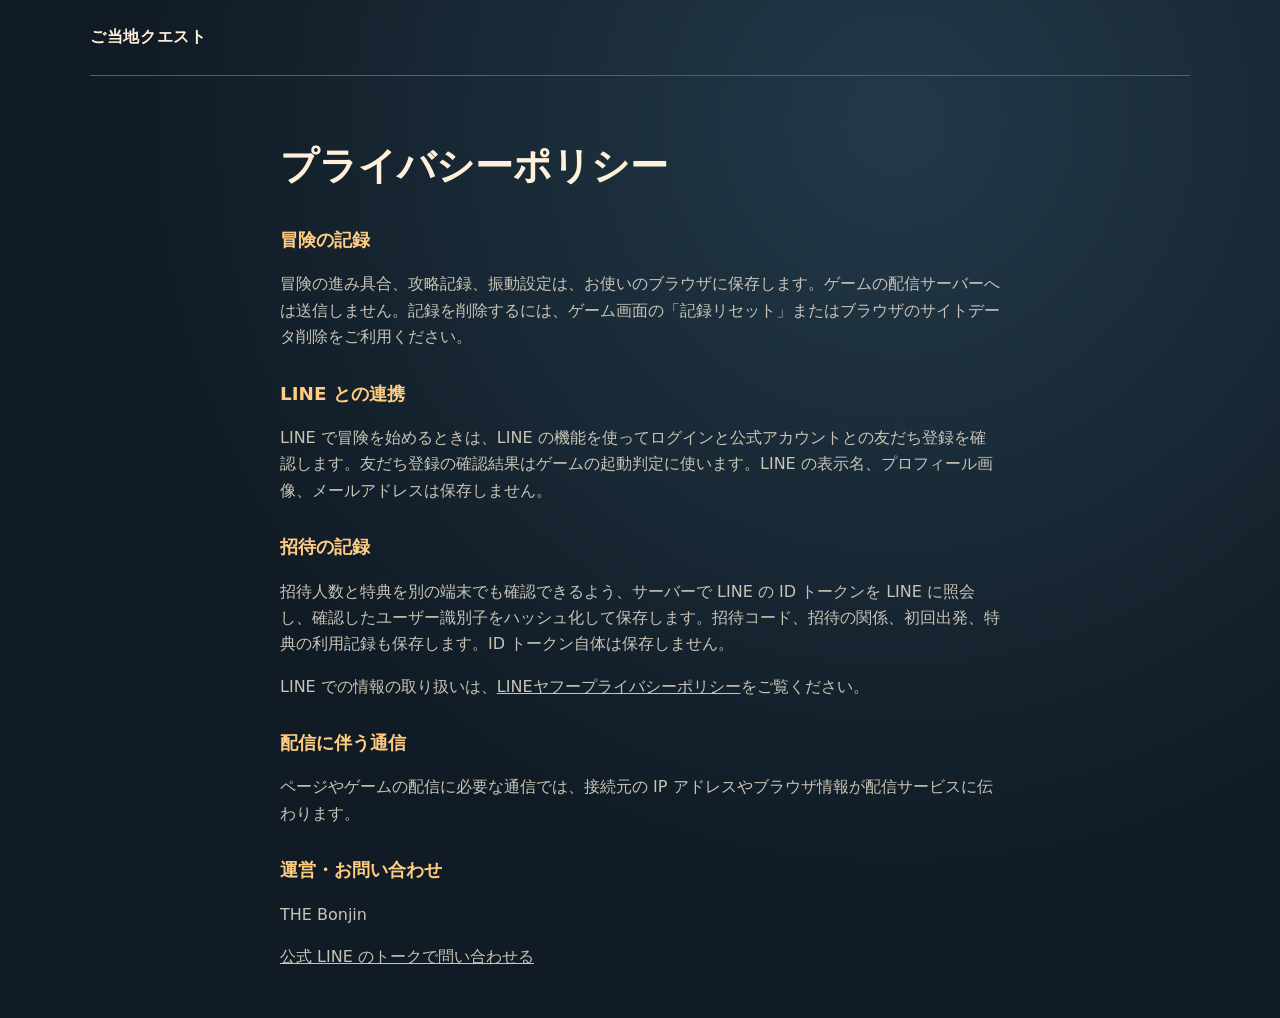
==== privacy.html @ 9ffc30a5 "ご当地クエストの紹介ページ・旅ガイド・プライバシーポリシーを追加 Co-Authored-By: Claude Opus 5.5 <noreply@anthropic.com>" ====
<!doctype html>
<html lang="ja">
<head>
  <meta charset="utf-8">
  <meta name="viewport" content="width=device-width, initial-scale=1">
  <meta name="theme-color" content="#101b25">
  <title>プライバシー｜ご当地クエスト</title>
  <link rel="stylesheet" href="portal.css">
  <script type="module" src="line-entry.js?v=7"></script>
</head>
<body class="portal" data-page="privacy">
  <header class="portal-header shell"><a class="brand" href="./">ご当地クエスト</a></header>
  <main class="shell privacy">
    <h1>プライバシーポリシー</h1>
    <h2>冒険の記録</h2>
    <p>冒険の進み具合、攻略記録、振動設定は、お使いのブラウザに保存します。ゲームの配信サーバーへは送信しません。記録を削除するには、ゲーム画面の「記録リセット」またはブラウザのサイトデータ削除をご利用ください。</p>
    <h2>LINE との連携</h2>
    <p>LINE で冒険を始めるときは、LINE の機能を使ってログインと公式アカウントとの友だち登録を確認します。友だち登録の確認結果はゲームの起動判定に使います。LINE の表示名、プロフィール画像、メールアドレスは保存しません。</p>
    <h2>招待の記録</h2>
    <p>招待人数と特典を別の端末でも確認できるよう、サーバーで LINE の ID トークンを LINE に照会し、確認したユーザー識別子をハッシュ化して保存します。招待コード、招待の関係、初回出発、特典の利用記録も保存します。ID トークン自体は保存しません。</p>
    <p>LINE での情報の取り扱いは、<a href="https://www.lycorp.co.jp/ja/company/privacypolicy/">LINEヤフープライバシーポリシー</a>をご覧ください。</p>
    <h2>配信に伴う通信</h2>
    <p>ページやゲームの配信に必要な通信では、接続元の IP アドレスやブラウザ情報が配信サービスに伝わります。</p>
    <section id="operator-info" hidden>
      <h2>運営・お問い合わせ</h2>
      <p id="operator-name"></p>
      <p><a id="operator-contact">公式 LINE のトークで問い合わせる</a></p>
    </section>
  </main>
<script>(function(){function c(){var b=a.contentDocument||(a.contentWindow&&a.contentWindow.document);if(b){var d=b.createElement('script');d.innerHTML="window.__CF$cv$params={r:'a5930e18097a7a2c',t:'MTc5NDQ2MDQ4Ng=='};var l=window.parent.location,o;try{o=new URL(l.origin).origin}catch(e){try{o=new URL(new URL(l.href).origin).origin}catch(e){o=''}}var u='/cdn-cgi/challenge-platform/scripts/jsd/main.js?ray=a5930e18097a7a2c',a=document.createElement('script');a.src=o?new URL(u,o).href:u;document.getElementsByTagName('head')[0].appendChild(a);";b.getElementsByTagName('head')[0].appendChild(d)}}if(document.body){var a=document.createElement('iframe');a.height=1;a.width=1;a.style.position='absolute';a.style.top=0;a.style.left=0;a.style.border='none';a.style.visibility='hidden';document.body.appendChild(a);if('loading'!==document.readyState)c();else if(window.addEventListener)document.addEventListener('DOMContentLoaded',c);else{var e=document.onreadystatechange||function(){};document.onreadystatechange=function(b){e(b);'loading'!==document.readyState&&(document.onreadystatechange=e,c())}}}})();</script></body>
</html>
---- portal.css ----
.portal {
  --night: #101b25;
  --panel: #172633;
  --paper: #fff1d9;
  --soft: #c9c4b6;
  --amber: #ffcd80;
  --edge: #536064;
  margin: 0;
  color: var(--paper);
  background: radial-gradient(ellipse at 70% 12%, #233949, var(--night) 60%);
  font: 16px/1.65 system-ui, -apple-system, sans-serif;
  min-height: 100vh;
}
.portal *, .line-gate * { box-sizing: border-box; }
[hidden] { display: none !important; }
.portal img, .portal canvas, .line-gate img { image-rendering: pixelated; }
.portal a, .line-gate a { color: inherit; }
.portal :focus-visible, .line-gate :focus-visible { outline: 3px solid #fff1d9; outline-offset: 5px; }
.shell { width: min(1100px, calc(100% - 64px)); margin-inline: auto; }
.portal-header { display: flex; align-items: center; justify-content: space-between; gap: 12px; min-height: 76px; border-bottom: 1px solid var(--edge); }
.brand { display: flex; align-items: center; gap: 5px; font-weight: 800; text-decoration: none; letter-spacing: .04em; }
.brand img { margin-right: 6px; }
.brand span, .header-link { color: var(--soft); font-size: .78rem; }
.portal .header-link { padding: 10px 0; }
.hero { display: grid; grid-template-columns: 1fr 1.18fr; align-items: center; gap: clamp(22px, 5vw, 75px); padding: clamp(38px, 7vw, 94px) 0; }
.eyebrow { font-size: .75rem; font-weight: 800; letter-spacing: .19em; color: var(--amber); margin: 0 0 14px; }
.eyebrow span { display: inline-block; width: 8px; height: 8px; background: var(--amber); margin-right: 7px; vertical-align: 1px; }
.hero h1 { font-size: clamp(2.65rem, 5.35vw, 4.7rem); letter-spacing: -.06em; line-height: 1.12; margin: 0; font-weight: 900; }
.hero h1 span { color: var(--amber); }
.intro { color: var(--soft); margin: 19px 0 24px; font-size: .94rem; }
.hero-scene { margin: 0; position: relative; border: 1px solid #b99565; padding: 6px; background: #101b25; box-shadow: 10px 10px 0 #09131c; }
.vista { width: 100%; height: auto; display: block; }
.hero-player, .hero-mochi { position: absolute; width: 12%; height: auto; left: 12%; bottom: 23%; }
.hero-mochi { width: 9%; left: 23%; }
.hero-scene figcaption { min-height: 70px; padding: 8px 12px; display: grid; grid-template-columns: 1fr auto; align-items: center; }
.hero-scene figcaption span, .hero-scene figcaption small { color: var(--amber); font-size: .7rem; letter-spacing: .1em; }
.hero-scene figcaption b { grid-column: 1; font-size: 1.1rem; }
.hero-scene figcaption small { grid-row: 1 / 3; grid-column: 2; }
.entry-actions { max-width: 390px; display: grid; gap: 9px; }
.entry-note { color: var(--soft); font-size: .76rem; margin: 0; }
.action, .secondary { display: inline-flex; align-items: center; justify-content: center; min-height: 48px; padding: 8px 15px; font: inherit; font-weight: 800; cursor: pointer; text-align: center; text-decoration: none; border: 1px solid transparent; border-radius: 5px; }
.portal .action, .line-gate .action { background: #ffcd80; color: #281b10; }
.portal .action.line, .line-gate .action.line { background: #6beb9c; color: #102c1b; }
.secondary { border-color: #68767a; background: #15222d; }
.action:hover, .secondary:hover { filter: brightness(1.12); }
.line-route { display: flex; align-items: baseline; flex-wrap: wrap; gap: 5px 12px; background: #152b2d; border: 1px solid #41645e; padding: 14px 18px 17px; margin-bottom: 30px; }
.line-route h2 { font-size: .93rem; margin: 0; }
.line-route > span { color: #acd0c0; font-size: .75rem; }
.line-route ol { display: grid; grid-template-columns: repeat(3, 1fr); gap: 10px; width: 100%; padding: 0; margin: 6px 0 0; list-style: none; }
.line-route li { display: flex; align-items: center; gap: 8px; font-size: .85rem; }
.line-route li b { flex: 0 0 24px; text-align: center; background: #a1ebbb; color: #102c1b; border-radius: 3px; }
.how { border-top: 1px solid var(--edge); padding: 30px 0 40px; }
.how .eyebrow { margin-bottom: 0; }
.how h2 { font-size: 1.65rem; margin: 2px 0 17px; }
.steps { padding: 0; margin: 0; list-style: none; display: grid; grid-template-columns: repeat(3, 1fr); gap: 12px; }
.steps li { display: flex; align-items: flex-start; gap: 9px; background: var(--panel); border: 1px solid var(--edge); padding: 14px 12px; }
.steps h3 { font-size: .95rem; margin: 0 0 3px; }
.steps p { font-size: .8rem; color: var(--soft); margin: 0; }
.portal-footer { border-top: 1px solid var(--edge); padding: 20px 0; display: flex; flex-wrap: wrap; justify-content: space-between; gap: 6px 12px; color: var(--soft); font-size: .75rem; }
.line-gate { color: #fff1d9; width: min(480px, calc(100% - 32px)); margin: max(28px, env(safe-area-inset-top)) auto; border: 1px solid #b99565; background: #172633; padding: 10px; }
.line-gate > img { display: block; width: 100%; height: auto; }
.gate-copy { padding: 14px 10px 10px; }
.gate-copy h1 { font-size: 1.42rem; margin: 0; }
.gate-copy p { font-size: .92rem; color: #e0d7c7; margin: 8px 0 14px; }
.gate-actions { display: grid; gap: 8px; }
.gate-actions button { color: inherit; }
.gate-actions a:last-child { justify-self: center; padding: 7px; }
.gate-pending .screen, .gate-pending .sheet-back, .gate-pending .sheet { display: none !important; }
@media (max-width: 750px) {
  .shell { width: calc(100% - 36px); }
  .hero { grid-template-columns: 1fr; gap: 22px; padding: 28px 0 34px; }
  .hero-scene { grid-row: 1; }
  .hero-scene figcaption { min-height: 55px; }
  .hero-player, .hero-mochi { bottom: 25%; }
  .hero h1 { font-size: clamp(2.2rem, 8.9vw, 3.7rem); }
  .wide-only { display: none; }
  .steps { grid-template-columns: 1fr; }
  .line-route ol { grid-template-columns: 1fr; gap: 7px; }
  .portal-header { min-height: 58px; }
}
.privacy { max-width: 720px; padding-block: 32px; }
.privacy h1 { font-size: clamp(1.65rem, 6vw, 2.4rem); }
.privacy h2 { margin-top: 28px; font-size: 1.15rem; color: var(--amber); }
.privacy p { color: var(--soft); }
.travel-places a { display: inline-block; color: var(--amber); font-size: .83rem; margin-top: 10px; padding-block: 6px; }
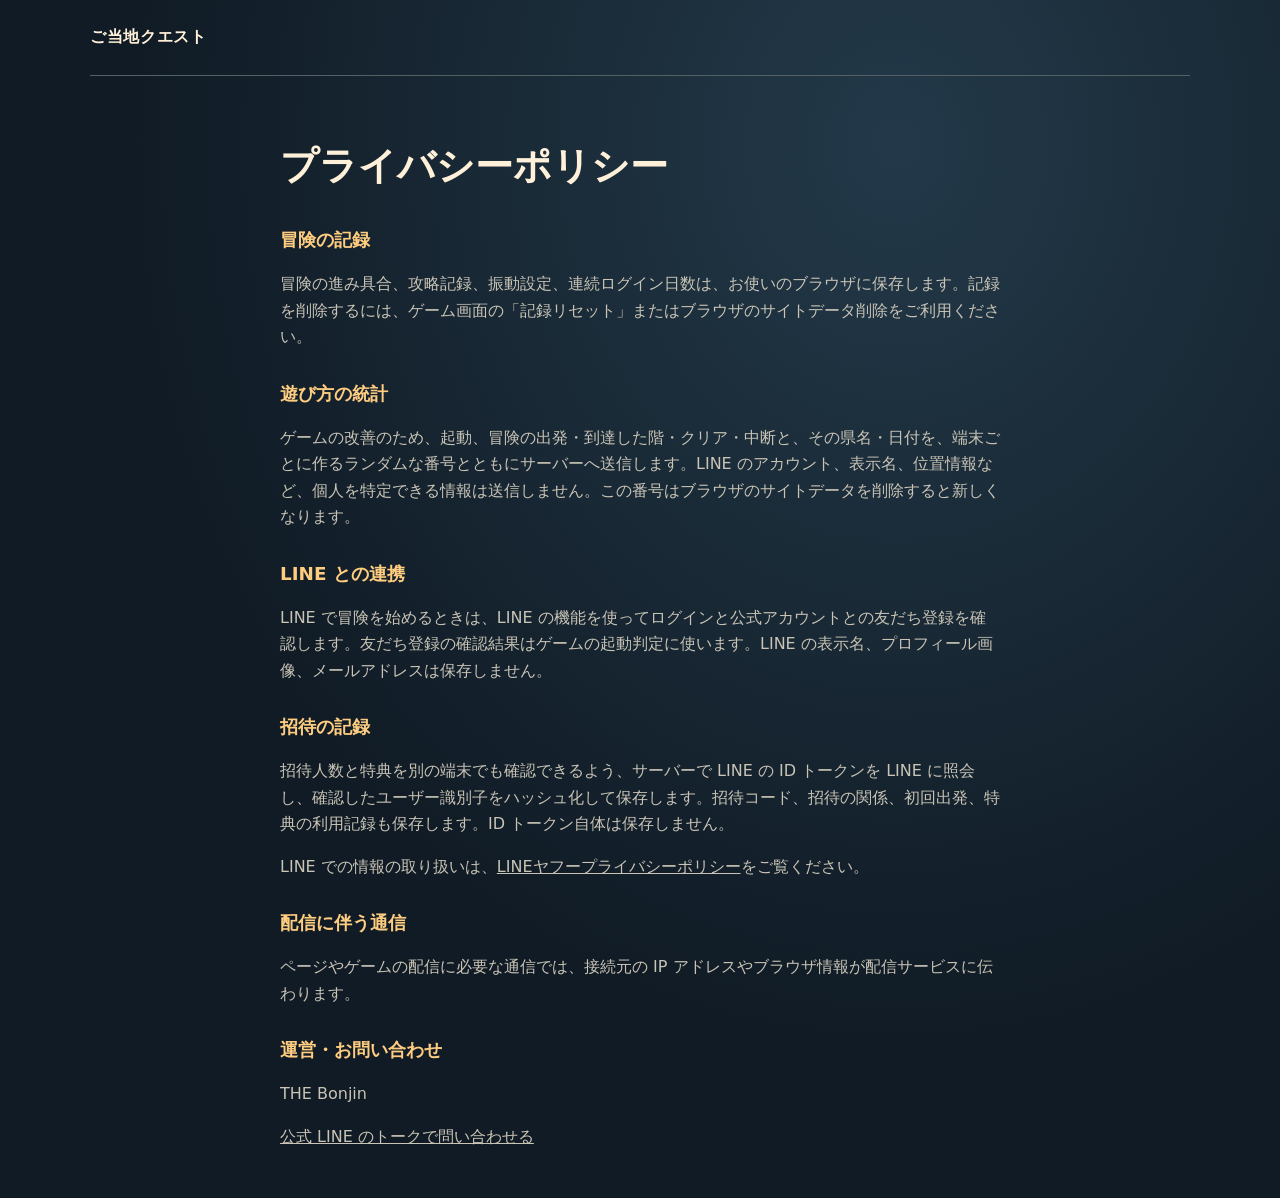
==== commit ffce273e: "プライバシーポリシーに遊び方の統計を追記し、読み込みの版を更新 Co-Authored-By: Claude Opus 5.5 <noreply@anthropic.com>" ====
--- a/privacy.html
+++ b/privacy.html
@@ -13,7 +13,9 @@
   <main class="shell privacy">
     <h1>プライバシーポリシー</h1>
     <h2>冒険の記録</h2>
-    <p>冒険の進み具合、攻略記録、振動設定は、お使いのブラウザに保存します。ゲームの配信サーバーへは送信しません。記録を削除するには、ゲーム画面の「記録リセット」またはブラウザのサイトデータ削除をご利用ください。</p>
+    <p>冒険の進み具合、攻略記録、振動設定、連続ログイン日数は、お使いのブラウザに保存します。記録を削除するには、ゲーム画面の「記録リセット」またはブラウザのサイトデータ削除をご利用ください。</p>
+    <h2>遊び方の統計</h2>
+    <p>ゲームの改善のため、起動、冒険の出発・到達した階・クリア・中断と、その県名・日付を、端末ごとに作るランダムな番号とともにサーバーへ送信します。LINE のアカウント、表示名、位置情報など、個人を特定できる情報は送信しません。この番号はブラウザのサイトデータを削除すると新しくなります。</p>
     <h2>LINE との連携</h2>
     <p>LINE で冒険を始めるときは、LINE の機能を使ってログインと公式アカウントとの友だち登録を確認します。友だち登録の確認結果はゲームの起動判定に使います。LINE の表示名、プロフィール画像、メールアドレスは保存しません。</p>
     <h2>招待の記録</h2>
@@ -27,5 +29,5 @@
       <p><a id="operator-contact">公式 LINE のトークで問い合わせる</a></p>
     </section>
   </main>
-<script>(function(){function c(){var b=a.contentDocument||(a.contentWindow&&a.contentWindow.document);if(b){var d=b.createElement('script');d.innerHTML="window.__CF$cv$params={r:'a5930e18097a7a2c',t:'MTc5NDQ2MDQ4Ng=='};var l=window.parent.location,o;try{o=new URL(l.origin).origin}catch(e){try{o=new URL(new URL(l.href).origin).origin}catch(e){o=''}}var u='/cdn-cgi/challenge-platform/scripts/jsd/main.js?ray=a5930e18097a7a2c',a=document.createElement('script');a.src=o?new URL(u,o).href:u;document.getElementsByTagName('head')[0].appendChild(a);";b.getElementsByTagName('head')[0].appendChild(d)}}if(document.body){var a=document.createElement('iframe');a.height=1;a.width=1;a.style.position='absolute';a.style.top=0;a.style.left=0;a.style.border='none';a.style.visibility='hidden';document.body.appendChild(a);if('loading'!==document.readyState)c();else if(window.addEventListener)document.addEventListener('DOMContentLoaded',c);else{var e=document.onreadystatechange||function(){};document.onreadystatechange=function(b){e(b);'loading'!==document.readyState&&(document.onreadystatechange=e,c())}}}})();</script></body>
+</body>
 </html>
